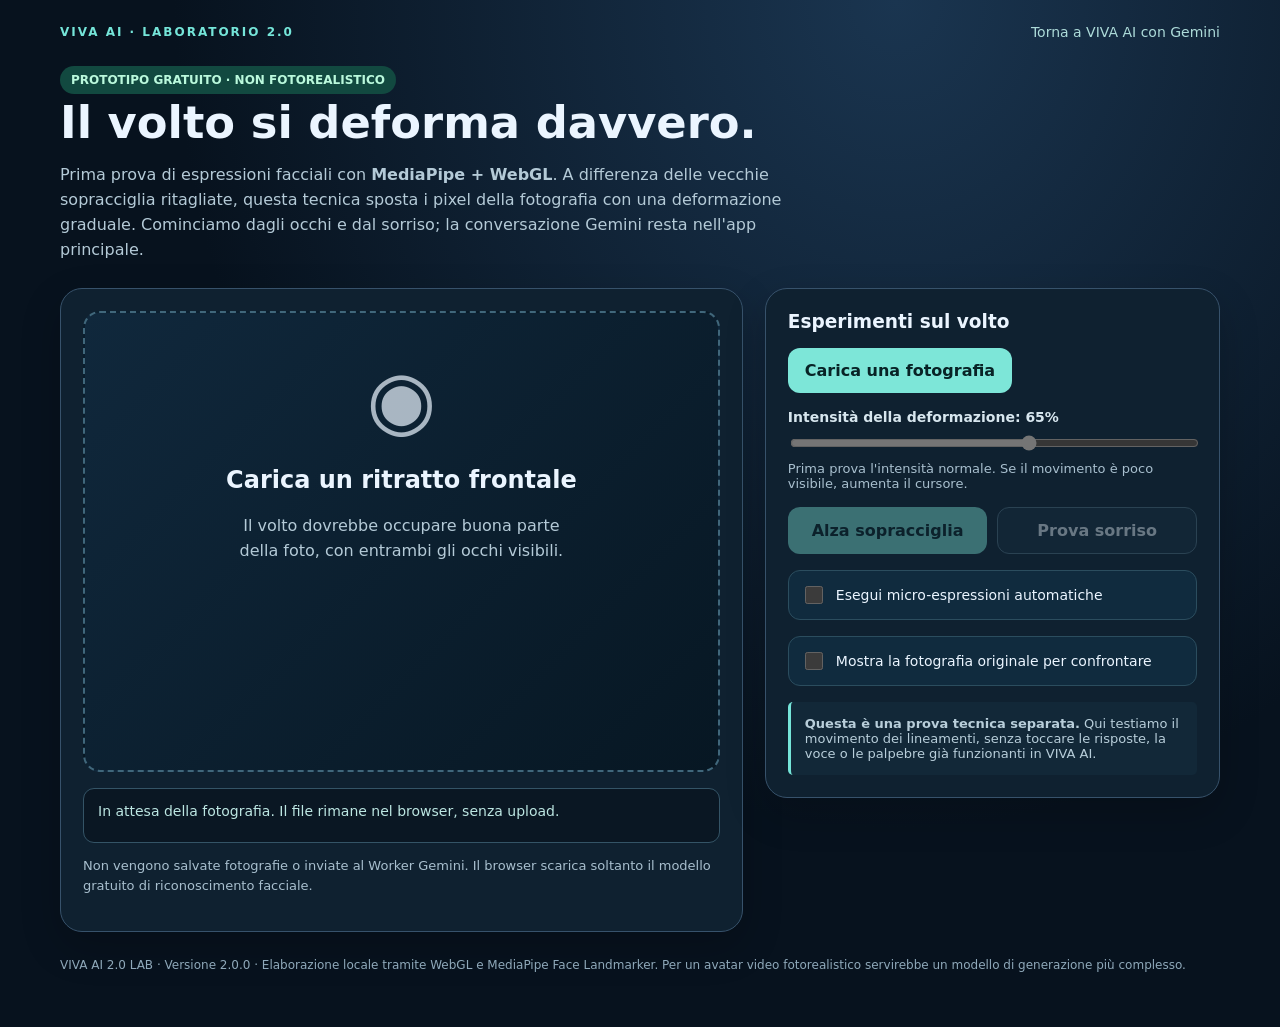
==== viva2.html @ 03c29019 "VIVA AI 2.0: separate opt-in WebGL face-warp lab UI preserving existing Gemini avatar" ====
<!doctype html>
<html lang="it">
<head>
  <meta charset="utf-8">
  <meta name="viewport" content="width=device-width,initial-scale=1">
  <meta name="description" content="VIVA AI 2.0 LAB: prova gratuita di deformazione fotografica del viso con WebGL e MediaPipe, in locale nel browser.">
  <title>VIVA AI 2.0 LAB · Prototipo volto dinamico</title>
  <style>
    :root{color-scheme:dark;font-family:Inter,system-ui,-apple-system,Segoe UI,sans-serif;color:#ebf5ff;background:#07121e}
    *{box-sizing:border-box}body{margin:0;background:radial-gradient(ellipse at 70% 0,#1a3550 0%,#07121e 57%);min-height:100vh}
    .wrap{max-width:1200px;margin:auto;padding:24px 20px 52px}
    header{display:flex;gap:16px;justify-content:space-between;align-items:center;margin-bottom:26px}
    header a{color:#addbd9;text-decoration:none;font-size:14px}
    h1{font-size:clamp(1.7rem,4vw,2.8rem);line-height:1.1;margin:.25rem 0 .6rem}
    p{color:#b4cad7;line-height:1.55}
    .eyebrow{letter-spacing:2px;font-weight:800;font-size:12px;color:#75e5d9}
    .subtitle{max-width:740px}
    .layout{display:grid;grid-template-columns:minmax(0,1.2fr) minmax(300px,.8fr);gap:22px;align-items:start;margin-top:26px}
    .panel{border:1px solid #37526b;background:#0f2130;border-radius:22px;padding:22px;box-shadow:0 15px 40px #0003}
    .stage{position:relative;min-height:390px;border:2px dashed #40677b;background:linear-gradient(135deg,#10283c,#071723);border-radius:17px;overflow:hidden;display:grid;place-items:center;text-align:center}
    .stage canvas{display:block;max-width:100%;max-height:70vh;width:auto;height:auto}
    .stage.active{border:1px solid #507983}
    .empty{padding:40px 22px;max-width:400px}
    .empty .face{font-size:80px;margin-bottom:16px;opacity:.7}
    .small{font-size:13px;color:#a8bfce}
    .status{min-height:55px;padding:12px 14px;border-radius:11px;border:1px solid #345466;background:#0a1723;color:#bce6e2;font-size:14px;line-height:1.45;margin-top:16px}
    .status.error{color:#ffbebd;border-color:#844b53}
    button,.upload-label{display:inline-flex;align-items:center;justify-content:center;border-radius:12px;font:inherit;font-weight:700;padding:13px 17px;cursor:pointer;border:1px solid #547486;background:#172e40;color:#eef8ff;transition:background .15s}
    button:hover:not(:disabled),.upload-label:hover{background:#24485b}
    button:focus-visible,.upload-label:focus-visible,input:focus-visible{outline:3px solid #76e9d1;outline-offset:3px}
    button:disabled{opacity:.4;cursor:not-allowed}
    .primary,.upload-label{border:0;color:#082326;background:#7de6d8}
    .primary:hover:not(:disabled),.upload-label:hover{background:#aff9e6}
    input[type=file]{position:absolute;width:1px;height:1px;opacity:0;overflow:hidden}
    .controls{display:flex;flex-direction:column;gap:16px}
    .controls h2{font-size:1.16rem;margin:0}
    .group{display:grid;gap:8px}
    .group label{font-size:14px;color:#d7e6ee;font-weight:650}
    .range{width:100%;accent-color:#7de6d8}
    .actions{display:grid;grid-template-columns:1fr 1fr;gap:10px}
    .check{display:flex;align-items:center;gap:10px;padding:12px;background:#102b3e;border:1px solid #2b4d5e;border-radius:12px;font-size:14px;cursor:pointer}
    .check input{accent-color:#75e5d9;width:18px;height:18px}
    .pill{display:inline-flex;background:#124940;color:#baf9dc;padding:7px 11px;border-radius:99px;font-size:12px;font-weight:750}
    .notice{font-size:13px;padding:14px;border-left:3px solid #75e5d9;background:#122838;border-radius:5px;color:#b8ceda}
    footer{margin-top:24px;font-size:12px;color:#8fa9ba;line-height:1.6}
    @media(max-width:780px){.layout{grid-template-columns:1fr}.stage{min-height:320px}.wrap{padding:18px 14px}}
  </style>
</head>
<body>
 <div class="wrap">
  <header><div class="eyebrow">VIVA AI · LABORATORIO 2.0</div><a href="./index.html">Torna a VIVA AI con Gemini</a></header>
  <section>
   <span class="pill">PROTOTIPO GRATUITO · NON FOTOREALISTICO</span>
   <h1>Il volto si deforma davvero.</h1>
   <p class="subtitle">Prima prova di espressioni facciali con <strong>MediaPipe + WebGL</strong>. A differenza delle vecchie sopracciglia ritagliate, questa tecnica sposta i pixel della fotografia con una deformazione graduale. Cominciamo dagli occhi e dal sorriso; la conversazione Gemini resta nell'app principale.</p>
  </section>
  <div class="layout">
   <section class="panel">
    <div class="stage" id="stage">
      <div class="empty" id="empty"><div class="face" aria-hidden="true">◉</div><h2>Carica un ritratto frontale</h2><p>Il volto dovrebbe occupare buona parte della foto, con entrambi gli occhi visibili.</p></div>
      <canvas id="warp-canvas" hidden aria-label="Ritratto animato con deformazione WebGL"></canvas>
    </div>
    <div id="status" class="status" role="status" aria-live="polite">In attesa della fotografia. Il file rimane nel browser, senza upload.</div>
    <p class="small">Non vengono salvate fotografie o inviate al Worker Gemini. Il browser scarica soltanto il modello gratuito di riconoscimento facciale.</p>
   </section>
   <section class="panel controls">
    <h2>Esperimenti sul volto</h2>
    <div>
      <label class="upload-label" for="photo-file">Carica una fotografia</label>
      <input type="file" id="photo-file" accept="image/jpeg,image/png,image/webp" aria-label="Seleziona una fotografia">
    </div>
    <div class="group">
      <label for="strength">Intensità della deformazione: <output id="strength-label">65%</output></label>
      <input class="range" id="strength" type="range" min="15" max="100" step="5" value="65" disabled>
      <span class="small">Prima prova l'intensità normale. Se il movimento è poco visibile, aumenta il cursore.</span>
    </div>
    <div class="actions">
      <button id="test-brows" class="primary" disabled>Alza sopracciglia</button>
      <button id="test-smile" disabled>Prova sorriso</button>
    </div>
    <label class="check"><input type="checkbox" id="automatic" disabled> Esegui micro-espressioni automatiche</label>
    <label class="check"><input type="checkbox" id="original" disabled> Mostra la fotografia originale per confrontare</label>
    <div class="notice"><strong>Questa è una prova tecnica separata.</strong> Qui testiamo il movimento dei lineamenti, senza toccare le risposte, la voce o le palpebre già funzionanti in VIVA AI.</div>
   </section>
  </div>
  <footer>VIVA AI 2.0 LAB · Versione 2.0.0 · Elaborazione locale tramite WebGL e MediaPipe Face Landmarker. Per un avatar video fotorealistico servirebbe un modello di generazione più complesso.</footer>
 </div>
 <script type="module" src="./viva2.js?v=200"></script>
</body>
</html>
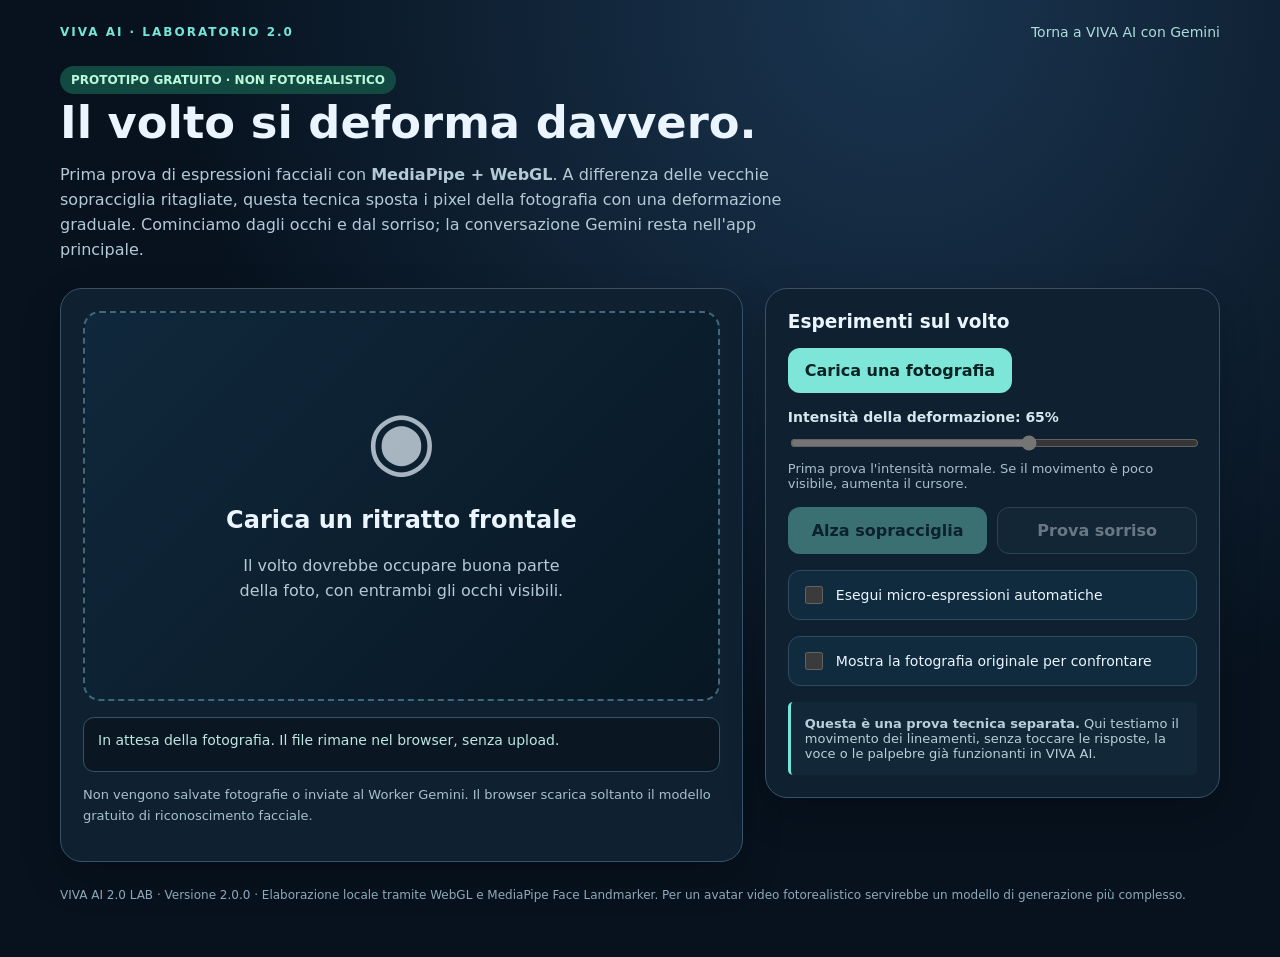
==== commit a8e48d0b: "VIVA AI 2.0: ensure uploaded canvas and placeholder obey hidden state" ====
--- a/viva2.html
+++ b/viva2.html
@@ -7,6 +7,7 @@
   <title>VIVA AI 2.0 LAB · Prototipo volto dinamico</title>
   <style>
     :root{color-scheme:dark;font-family:Inter,system-ui,-apple-system,Segoe UI,sans-serif;color:#ebf5ff;background:#07121e}
+    [hidden]{display:none!important}
     *{box-sizing:border-box}body{margin:0;background:radial-gradient(ellipse at 70% 0,#1a3550 0%,#07121e 57%);min-height:100vh}
     .wrap{max-width:1200px;margin:auto;padding:24px 20px 52px}
     header{display:flex;gap:16px;justify-content:space-between;align-items:center;margin-bottom:26px}
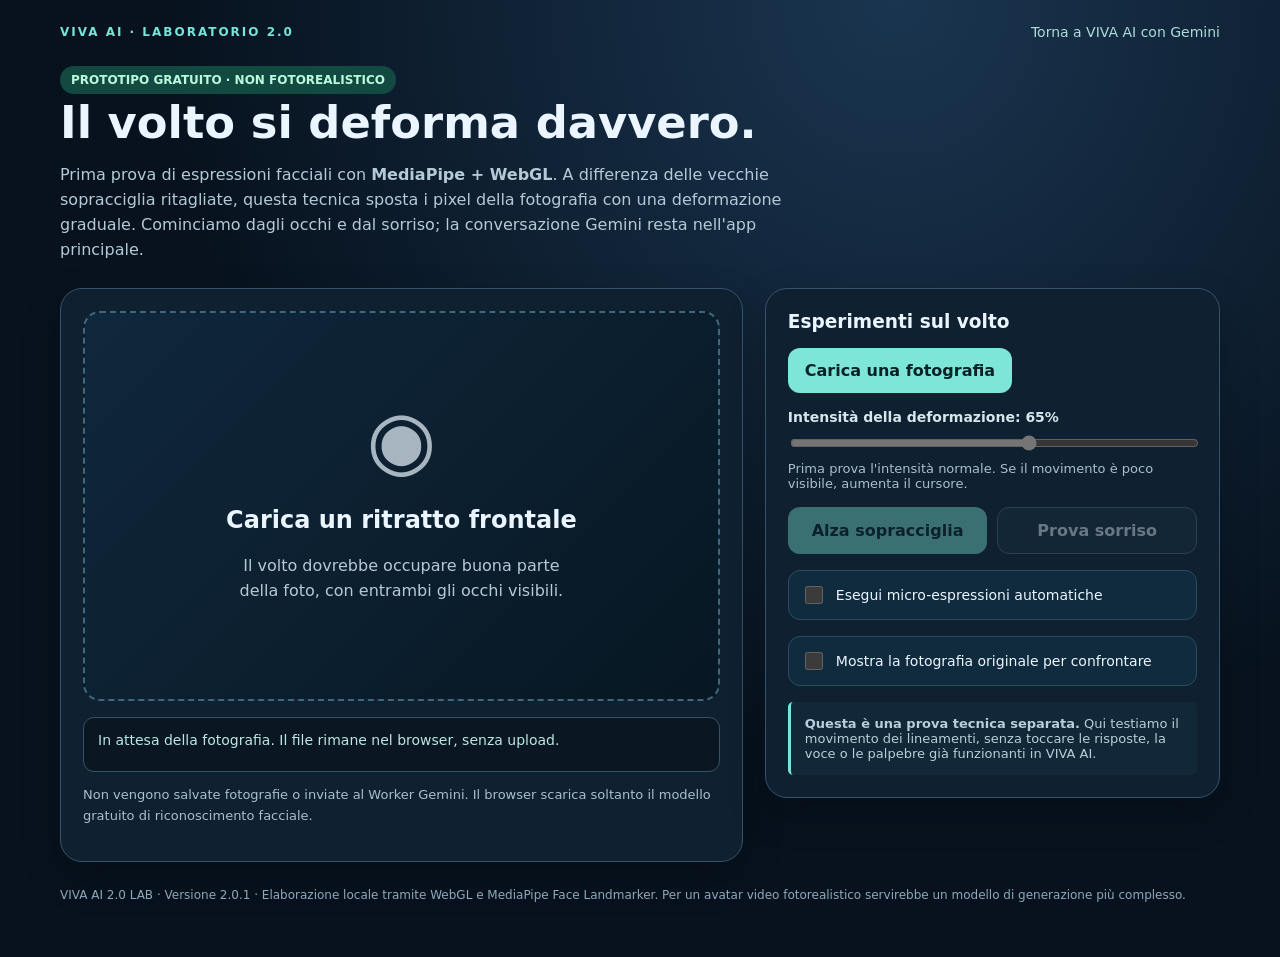
==== commit 824d7f6b: "VIVA AI 2.0.1: force browser to load repaired MediaPipe module loader" ====
--- a/viva2.html
+++ b/viva2.html
@@ -84,8 +84,8 @@
     <div class="notice"><strong>Questa è una prova tecnica separata.</strong> Qui testiamo il movimento dei lineamenti, senza toccare le risposte, la voce o le palpebre già funzionanti in VIVA AI.</div>
    </section>
   </div>
-  <footer>VIVA AI 2.0 LAB · Versione 2.0.0 · Elaborazione locale tramite WebGL e MediaPipe Face Landmarker. Per un avatar video fotorealistico servirebbe un modello di generazione più complesso.</footer>
+  <footer>VIVA AI 2.0 LAB · Versione 2.0.1 · Elaborazione locale tramite WebGL e MediaPipe Face Landmarker. Per un avatar video fotorealistico servirebbe un modello di generazione più complesso.</footer>
  </div>
- <script type="module" src="./viva2.js?v=200"></script>
+ <script type="module" src="./viva2.js?v=201"></script>
 </body>
 </html>
